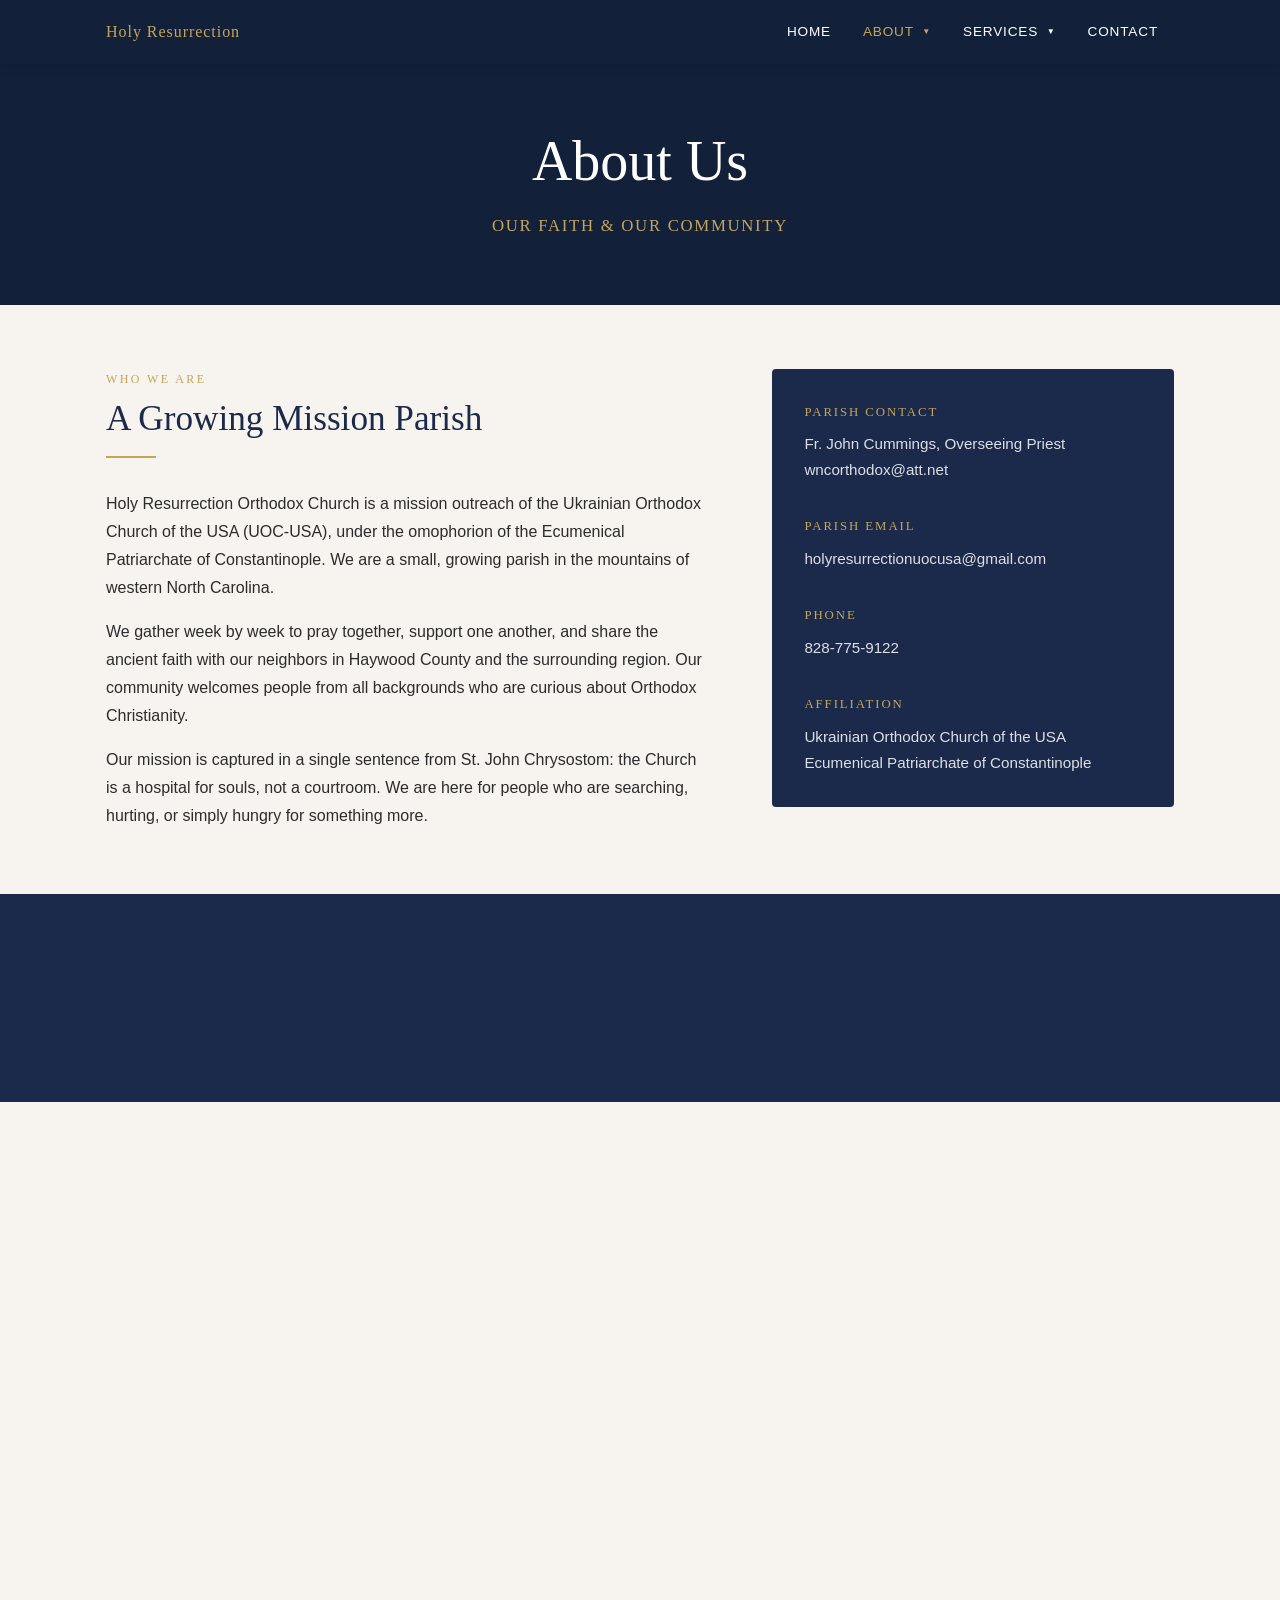
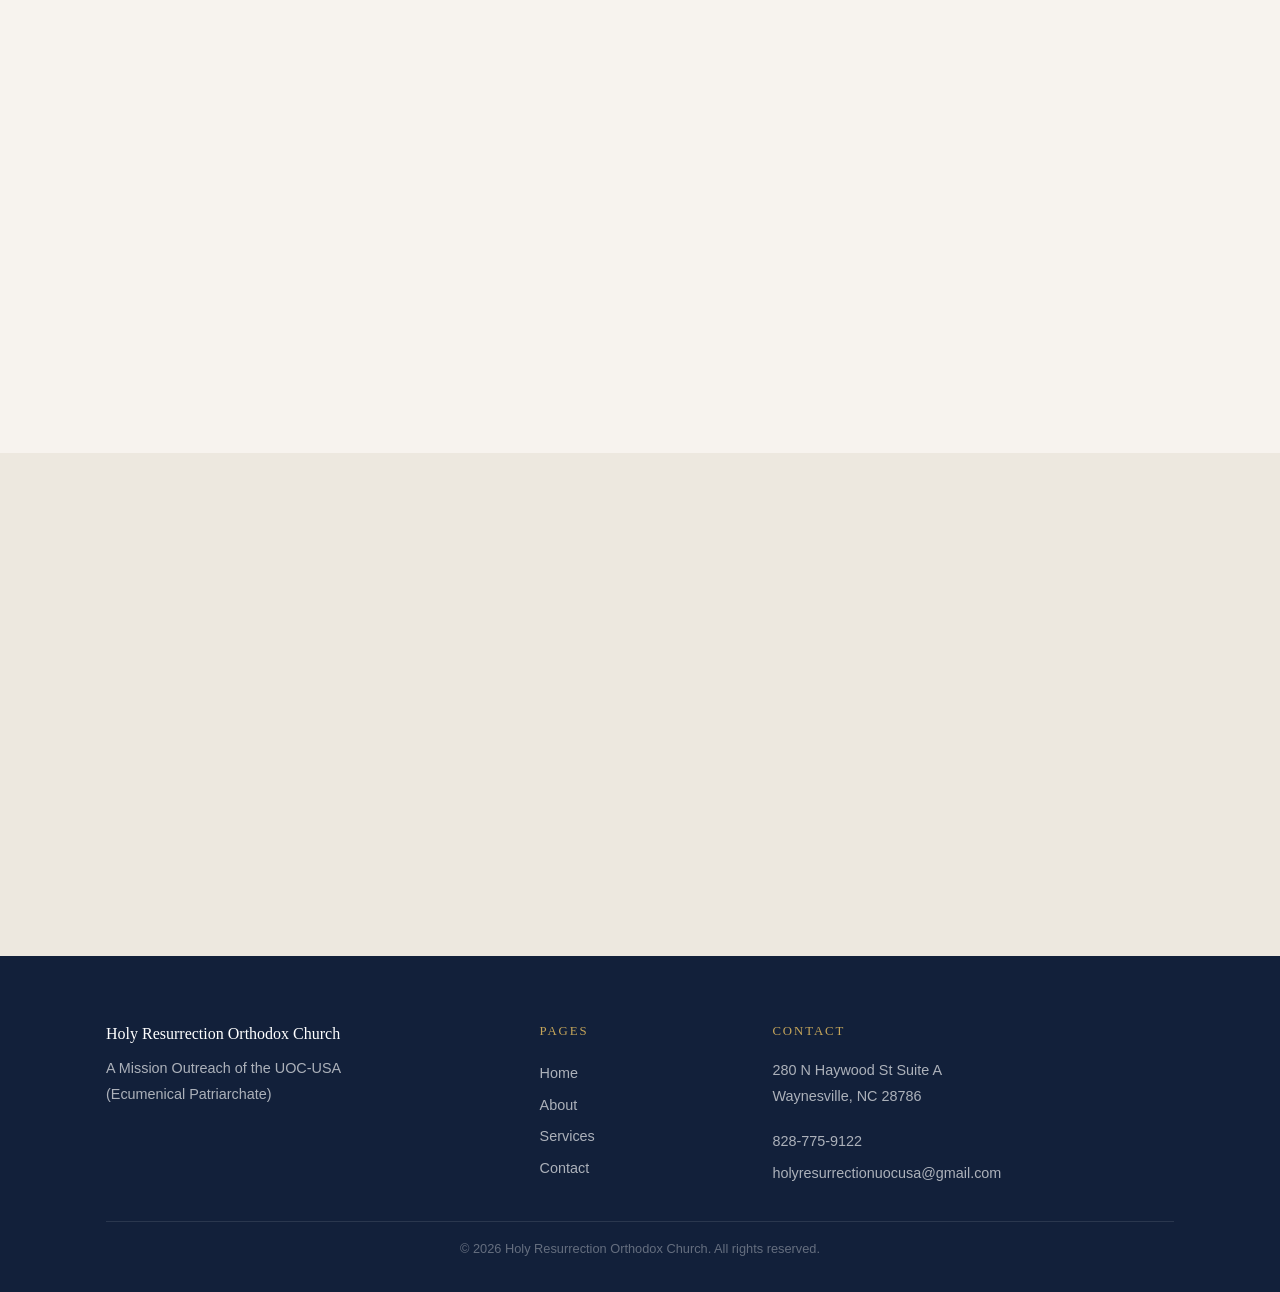
==== about.html @ 254cab0c "Initial site build" ====
<!DOCTYPE html>
<html lang="en">
<head>
  <meta charset="UTF-8">
  <meta name="viewport" content="width=device-width, initial-scale=1.0">
  <meta name="description" content="Learn about the Orthodox Christian faith and the community of Holy Resurrection Orthodox Church in Waynesville, NC.">

  <meta http-equiv="Content-Security-Policy" content="default-src 'self'; style-src 'self' https://fonts.googleapis.com; font-src https://fonts.gstatic.com; script-src 'self'; form-action https://formspree.io; img-src 'self' data: https:; frame-src https://www.google.com https://maps.google.com; connect-src 'self' https://formspree.io;">
  <meta name="referrer" content="strict-origin-when-cross-origin">

  <title>About Us | Holy Resurrection Orthodox Church</title>

  <link rel="icon" type="image/svg+xml" href="favicon.svg">

  <link rel="preconnect" href="https://fonts.googleapis.com">
  <link rel="preconnect" href="https://fonts.gstatic.com" crossorigin>
  <link href="https://fonts.googleapis.com/css2?family=Cinzel:wght@400;600&family=Lato:ital,wght@0,300;0,400;0,700;1,400&display=swap" rel="stylesheet">

  <link rel="stylesheet" href="style.css?v=1">
</head>
<body>

  <nav class="nav">
    <div class="nav__inner">
      <a href="index.html" class="nav__brand">Holy Resurrection</a>
      <button class="nav__toggle" id="nav-toggle" aria-label="Toggle navigation">
        <span></span>
        <span></span>
        <span></span>
      </button>
      <ul class="nav__menu" id="nav-menu">
        <li class="nav__item">
          <a href="index.html" class="nav__link">Home</a>
        </li>
        <li class="nav__item nav__item--has-dropdown">
          <a href="about.html" class="nav__link">About <span class="nav__caret">&#9660;</span></a>
          <ul class="nav__dropdown">
            <li><a href="about.html#faith"  class="nav__dropdown-link">Our Faith</a></li>
            <li><a href="about.html#clergy" class="nav__dropdown-link">Our Clergy</a></li>
          </ul>
        </li>
        <li class="nav__item nav__item--has-dropdown">
          <a href="services.html" class="nav__link">Services <span class="nav__caret">&#9660;</span></a>
          <ul class="nav__dropdown">
            <li><a href="services.html#schedule"       class="nav__dropdown-link">Schedule</a></li>
            <li><a href="services.html#what-to-expect" class="nav__dropdown-link">What to Expect</a></li>
          </ul>
        </li>
        <li class="nav__item">
          <a href="contact.html" class="nav__link">Contact</a>
        </li>
      </ul>
    </div>
  </nav>

  <!-- Page hero -->
  <section class="hero hero--page">
    <div class="container hero__inner">
      <h1 class="hero__title fade-in">About Us</h1>
      <p class="hero__subtitle fade-in">Our Faith &amp; Our Community</p>
    </div>
  </section>

  <!-- Who we are -->
  <section class="section">
    <div class="container">
      <div class="split split--wide-left">
        <div class="fade-in">
          <p class="section-header__eyebrow">Who We Are</p>
          <h2 class="split-heading">A Growing Mission Parish</h2>
          <div class="divider-flush"></div>
          <p>
            Holy Resurrection Orthodox Church is a mission outreach of the Ukrainian Orthodox Church of the USA
            (UOC-USA), under the omophorion of the Ecumenical Patriarchate of Constantinople. We are a small,
            growing parish in the mountains of western North Carolina.
          </p>
          <p>
            We gather week by week to pray together, support one another, and share the ancient faith with our
            neighbors in Haywood County and the surrounding region. Our community welcomes people from all
            backgrounds who are curious about Orthodox Christianity.
          </p>
          <p>
            Our mission is captured in a single sentence from St. John Chrysostom: the Church is a hospital for
            souls, not a courtroom. We are here for people who are searching, hurting, or simply hungry for
            something more.
          </p>
        </div>
        <div class="fade-in">
          <div class="contact-info">
            <p class="contact-info__heading">Parish Contact</p>
            <p class="contact-info__text">Fr. John Cummings, Overseeing Priest</p>
            <a href="mailto:wncorthodox@att.net" class="contact-info__link">wncorthodox@att.net</a>

            <p class="contact-info__heading">Parish Email</p>
            <a href="mailto:holyresurrectionuocusa@gmail.com" class="contact-info__link">holyresurrectionuocusa@gmail.com</a>

            <p class="contact-info__heading">Phone</p>
            <a href="tel:+18287759122" class="contact-info__link">828-775-9122</a>

            <p class="contact-info__heading">Affiliation</p>
            <p class="contact-info__text">Ukrainian Orthodox Church of the USA<br>Ecumenical Patriarchate of Constantinople</p>
          </div>
        </div>
      </div>
    </div>
  </section>

  <!-- Quote -->
  <section class="quote-band">
    <div class="container">
      <p class="quote-band__text fade-in">
        "We embrace everyone who hungers for love, comfort, fulfillment, and hope."
      </p>
      <p class="quote-band__attribution fade-in">- Holy Resurrection Orthodox Church</p>
    </div>
  </section>

  <!-- Our Faith -->
  <section class="section" id="faith">
    <div class="container">
      <div class="section-header fade-in">
        <p class="section-header__eyebrow">Theology</p>
        <h2 class="section-header__title">Our Faith</h2>
        <div class="section-header__divider"></div>
      </div>

      <div class="grid grid--3">
        <div class="card fade-in">
          <div class="card__icon">&#10014;</div>
          <h3 class="card__title">Apostolic Continuity</h3>
          <p>
            Orthodox Christianity has maintained an unbroken succession from the apostles through the bishops of
            the Church. We hold to the same faith proclaimed at the seven Ecumenical Councils.
          </p>
        </div>
        <div class="card fade-in">
          <div class="card__icon">&#127963;</div>
          <h3 class="card__title">Liturgical Worship</h3>
          <p>
            Our worship is sung entirely by the human voice - no instruments, no amplification. The Divine
            Liturgy is a participation in the eternal worship of God, drawing on centuries of hymnody and prayer.
          </p>
        </div>
        <div class="card fade-in">
          <div class="card__icon">&#127775;</div>
          <h3 class="card__title">Theosis</h3>
          <p>
            Orthodoxy understands salvation as more than forgiveness. It is a process of becoming like God -
            a union with God's life and love that begins here and continues into eternity.
          </p>
        </div>
        <div class="card fade-in">
          <div class="card__icon">&#128444;</div>
          <h3 class="card__title">Holy Icons</h3>
          <p>
            Icons are not idols but windows into the eternal. They depict Christ, the Theotokos (Mary, Mother of
            God), and the saints, and are venerated as a sign of honor for the persons they represent.
          </p>
        </div>
        <div class="card fade-in">
          <div class="card__icon">&#9812;</div>
          <h3 class="card__title">Holy Scripture &amp; Tradition</h3>
          <p>
            Orthodox Christians read Scripture as part of the living Tradition of the Church. The two are not in
            competition - the Church both produced the New Testament and continues to interpret it.
          </p>
        </div>
        <div class="card fade-in">
          <div class="card__icon">&#9760;</div>
          <h3 class="card__title">The Resurrection</h3>
          <p>
            Everything in Orthodox faith centers on the death and resurrection of Jesus Christ. Our very parish
            name - Holy Resurrection - proclaims what we believe at the heart of our worship and our lives.
          </p>
        </div>
      </div>
    </div>
  </section>

  <!-- Clergy -->
  <section class="section section--alt" id="clergy">
    <div class="container">
      <div class="section-header fade-in">
        <p class="section-header__eyebrow">Leadership</p>
        <h2 class="section-header__title">Our Clergy</h2>
        <div class="section-header__divider"></div>
      </div>

      <div class="clergy-list">
        <div class="clergy-card fade-in">
          <h3 class="clergy-card__name">His Eminence Metropolitan Antony</h3>
          <p class="clergy-card__title">Primate, Ukrainian Orthodox Church of the USA</p>
        </div>
        <div class="clergy-card fade-in">
          <h3 class="clergy-card__name">His Eminence Archbishop Daniel</h3>
          <p class="clergy-card__title">UOC-USA</p>
        </div>
        <div class="clergy-card fade-in">
          <h3 class="clergy-card__name">Fr. John Cummings</h3>
          <p class="clergy-card__title">Overseeing Priest</p>
        </div>
        <div class="clergy-card fade-in">
          <h3 class="clergy-card__name">Fr. Anthony Perkins</h3>
          <p class="clergy-card__title">Founding Priest</p>
        </div>
      </div>
    </div>
  </section>

  <!-- Footer -->
  <footer class="footer" id="footer">
    <div class="container">
      <div class="footer__grid">

        <div>
          <p class="footer__brand">Holy Resurrection Orthodox Church</p>
          <p class="footer__text">A Mission Outreach of the UOC-USA<br>(Ecumenical Patriarchate)</p>
        </div>

        <div>
          <p class="footer__heading">Pages</p>
          <a href="index.html"    class="footer__link">Home</a>
          <a href="about.html"    class="footer__link">About</a>
          <a href="services.html" class="footer__link">Services</a>
          <a href="contact.html"  class="footer__link">Contact</a>
        </div>

        <div>
          <p class="footer__heading">Contact</p>
          <p class="footer__text">280 N Haywood St Suite A<br>Waynesville, NC 28786</p>
          <a href="tel:+18287759122"                        class="footer__link">828-775-9122</a>
          <a href="mailto:holyresurrectionuocusa@gmail.com" class="footer__link">holyresurrectionuocusa@gmail.com</a>
        </div>

      </div>
      <div class="footer__bottom">
        <p>&copy; 2026 Holy Resurrection Orthodox Church. All rights reserved.</p>
      </div>
    </div>
  </footer>

  <button class="back-to-top" id="back-to-top" aria-label="Back to top">&#8679;</button>

  <script src="script.js?v=1"></script>
</body>
</html>
---- style.css ----
/* ============================================================
   Design System
   ============================================================ */
:root {
  --color-primary:      #1B2A4A;
  --color-primary-dark: #12203A;
  --color-accent:       #C5A55A;
  --color-accent-dark:  #A8893E;
  --color-bg:           #F7F3EE;
  --color-bg-alt:       #EDE8DF;
  --color-text:         #2C2C2C;
  --color-text-muted:   #666666;
  --color-white:        #FFFFFF;
  --color-border:       #D9D1C4;

  --font-heading: 'Cinzel', serif;
  --font-body:    'Lato', sans-serif;

  --space-xs: 0.5rem;
  --space-sm: 1rem;
  --space-md: 2rem;
  --space-lg: 4rem;
  --space-xl: 6rem;

  --max-width:     1100px;
  --radius:        4px;
  --transition:    0.3s ease;
  --shadow:        0 2px 12px rgba(0, 0, 0, 0.10);
  --shadow-lg:     0 8px 32px rgba(0, 0, 0, 0.15);
}

/* ============================================================
   Reset & Base
   ============================================================ */
*, *::before, *::after {
  box-sizing: border-box;
  margin: 0;
  padding: 0;
}

html {
  scroll-behavior: smooth;
}

body {
  font-family: var(--font-body);
  background: var(--color-bg);
  color: var(--color-text);
  line-height: 1.75;
  font-size: 1rem;
}

img {
  max-width: 100%;
  height: auto;
  display: block;
}

a {
  color: var(--color-accent);
  text-decoration: none;
  transition: color var(--transition);
}

a:hover { color: var(--color-accent-dark); }

ul { list-style: none; }

/* ============================================================
   Typography
   ============================================================ */
h1, h2, h3, h4 {
  font-family: var(--font-heading);
  color: var(--color-primary);
  line-height: 1.2;
  font-weight: 400;
}

h1 { font-size: clamp(1.8rem, 4vw, 3rem); }
h2 { font-size: clamp(1.4rem, 3vw, 2.2rem); }
h3 { font-size: clamp(1.1rem, 2vw, 1.5rem); }

p { margin-bottom: 1rem; }
p:last-child { margin-bottom: 0; }

/* ============================================================
   Layout
   ============================================================ */
.container {
  max-width: var(--max-width);
  margin: 0 auto;
  padding: 0 var(--space-sm);
}

.section {
  padding: var(--space-lg) 0;
}

.section--alt {
  background: var(--color-bg-alt);
}

.section--dark {
  background: var(--color-primary);
}

/* ============================================================
   Navigation
   ============================================================ */
.nav {
  background: var(--color-primary-dark);
  position: sticky;
  top: 0;
  z-index: 1000;
  box-shadow: var(--shadow);
}

.nav__inner {
  max-width: var(--max-width);
  margin: 0 auto;
  padding: 0 var(--space-sm);
  display: flex;
  align-items: center;
  justify-content: space-between;
  height: 64px;
}

.nav__brand {
  font-family: var(--font-heading);
  color: var(--color-accent);
  font-size: 1rem;
  letter-spacing: 0.06em;
  text-decoration: none;
  transition: color var(--transition);
  white-space: nowrap;
}

.nav__brand:hover { color: var(--color-white); }

.nav__menu {
  display: flex;
  align-items: center;
  gap: 0;
}

.nav__item {
  position: relative;
}

.nav__link {
  display: block;
  padding: 0.5rem 1rem;
  color: var(--color-white);
  font-size: 0.85rem;
  letter-spacing: 0.06em;
  text-transform: uppercase;
  text-decoration: none;
  transition: color var(--transition);
  white-space: nowrap;
}

.nav__link:hover,
.nav__link--active {
  color: var(--color-accent);
}

.nav__caret {
  font-size: 0.6em;
  vertical-align: middle;
  margin-left: 4px;
  display: inline-block;
  transition: transform var(--transition);
}

.nav__item--open .nav__caret {
  transform: rotate(180deg);
}

/* Dropdown */
.nav__dropdown {
  display: none;
  position: absolute;
  top: 100%;
  left: 0;
  background: var(--color-primary);
  min-width: 180px;
  box-shadow: var(--shadow-lg);
  border-top: 2px solid var(--color-accent);
}

.nav__item:hover > .nav__dropdown,
.nav__item--open > .nav__dropdown {
  display: block;
}

.nav__dropdown-link {
  display: block;
  padding: 0.7rem 1rem;
  color: rgba(255, 255, 255, 0.85);
  font-size: 0.85rem;
  text-decoration: none;
  transition: background var(--transition), color var(--transition);
}

.nav__dropdown-link:hover {
  background: var(--color-primary-dark);
  color: var(--color-accent);
}

/* Hamburger */
.nav__toggle {
  display: none;
  flex-direction: column;
  gap: 5px;
  background: none;
  border: none;
  cursor: pointer;
  padding: 6px;
}

.nav__toggle span {
  display: block;
  width: 24px;
  height: 2px;
  background: var(--color-white);
  transition: var(--transition);
}

/* ============================================================
   Hero
   ============================================================ */
.hero {
  background: var(--color-primary-dark);
  color: var(--color-white);
  padding: var(--space-xl) 0;
  text-align: center;
  position: relative;
  overflow: hidden;
}

.hero--home {
  background-image:
    linear-gradient(to bottom, rgba(18, 32, 58, 0.78), rgba(18, 32, 58, 0.88)),
    url('images/hero.jpg');
  background-size: cover;
  background-position: center;
  min-height: 520px;
  display: flex;
  align-items: center;
}

.hero--page {
  padding: var(--space-lg) 0;
  background-image:
    linear-gradient(to bottom, rgba(18, 32, 58, 0.85), rgba(18, 32, 58, 0.92)),
    url('images/hero.jpg');
  background-size: cover;
  background-position: center;
}

.hero__inner {
  width: 100%;
}

.hero__eyebrow {
  font-family: var(--font-heading);
  font-size: 0.8rem;
  letter-spacing: 0.2em;
  text-transform: uppercase;
  color: var(--color-accent);
  margin-bottom: var(--space-sm);
}

.hero__title {
  color: var(--color-white);
  font-size: clamp(2rem, 5vw, 3.5rem);
  margin-bottom: var(--space-sm);
}

.hero__subtitle {
  color: var(--color-accent);
  font-family: var(--font-heading);
  font-size: clamp(0.85rem, 2vw, 1.05rem);
  letter-spacing: 0.1em;
  text-transform: uppercase;
  margin-bottom: var(--space-md);
}

.hero__text {
  max-width: 600px;
  margin: 0 auto var(--space-md);
  opacity: 0.9;
  font-size: 1.05rem;
  line-height: 1.8;
}

.hero__actions {
  display: flex;
  gap: 1rem;
  justify-content: center;
  flex-wrap: wrap;
}

/* ============================================================
   Buttons
   ============================================================ */
.btn {
  display: inline-block;
  padding: 0.75rem 2rem;
  border-radius: var(--radius);
  font-family: var(--font-heading);
  font-size: 0.85rem;
  letter-spacing: 0.1em;
  text-transform: uppercase;
  text-decoration: none;
  transition: all var(--transition);
  cursor: pointer;
  border: 2px solid transparent;
}

.btn--primary {
  background: var(--color-accent);
  color: var(--color-primary);
  border-color: var(--color-accent);
}

.btn--primary:hover {
  background: transparent;
  color: var(--color-accent);
}

.btn--outline {
  background: transparent;
  color: var(--color-white);
  border-color: rgba(255, 255, 255, 0.6);
}

.btn--outline:hover {
  background: var(--color-white);
  color: var(--color-primary);
  border-color: var(--color-white);
}

.btn--gold-outline {
  background: transparent;
  color: var(--color-accent);
  border-color: var(--color-accent);
}

.btn--gold-outline:hover {
  background: var(--color-accent);
  color: var(--color-primary);
}

/* ============================================================
   Section Header
   ============================================================ */
.section-header {
  text-align: center;
  margin-bottom: var(--space-md);
}

.section-header__eyebrow {
  font-family: var(--font-heading);
  font-size: 0.75rem;
  letter-spacing: 0.2em;
  text-transform: uppercase;
  color: var(--color-accent);
  margin-bottom: 0.5rem;
}

.section-header__title {
  margin-bottom: 1rem;
}

.section-header__divider {
  width: 50px;
  height: 2px;
  background: var(--color-accent);
  margin: 0 auto;
}

.section-header__text {
  max-width: 600px;
  margin: 1rem auto 0;
  color: var(--color-text-muted);
}

/* ============================================================
   Cards
   ============================================================ */
.grid {
  display: grid;
  gap: var(--space-md);
}

.grid--3 { grid-template-columns: repeat(3, 1fr); }
.grid--2 { grid-template-columns: repeat(2, 1fr); }

.card {
  background: var(--color-white);
  border-radius: var(--radius);
  padding: var(--space-md);
  box-shadow: var(--shadow);
  border-top: 3px solid var(--color-accent);
}

.card__icon {
  color: var(--color-accent);
  font-size: 1.8rem;
  margin-bottom: var(--space-sm);
}

.card__title {
  margin-bottom: 0.75rem;
  font-size: 1.1rem;
}

.card__meta {
  font-size: 0.85rem;
  color: var(--color-text-muted);
  font-style: italic;
  margin-top: 0.5rem;
}

/* ============================================================
   Quote Band
   ============================================================ */
.quote-band {
  background: var(--color-primary);
  padding: var(--space-lg) 0;
  text-align: center;
}

.quote-band__text {
  font-family: var(--font-heading);
  font-size: clamp(1rem, 2.5vw, 1.35rem);
  color: var(--color-bg);
  max-width: 720px;
  margin: 0 auto 1.25rem;
  line-height: 1.7;
  font-style: italic;
}

.quote-band__attribution {
  color: var(--color-accent);
  font-size: 0.85rem;
  letter-spacing: 0.1em;
  text-transform: uppercase;
  font-family: var(--font-heading);
}

/* ============================================================
   Two-column layout
   ============================================================ */
.split {
  display: grid;
  grid-template-columns: 1fr 1fr;
  gap: var(--space-lg);
  align-items: start;
}

.split--wide-left {
  grid-template-columns: 3fr 2fr;
}

/* ============================================================
   Clergy list
   ============================================================ */
.clergy-list {
  display: grid;
  grid-template-columns: repeat(2, 1fr);
  gap: var(--space-md);
}

.clergy-card {
  background: var(--color-white);
  border-radius: var(--radius);
  padding: var(--space-md);
  box-shadow: var(--shadow);
  text-align: center;
}

.clergy-card__name {
  margin-bottom: 0.25rem;
  font-size: 1rem;
}

.clergy-card__title {
  color: var(--color-accent);
  font-size: 0.85rem;
  font-family: var(--font-heading);
  letter-spacing: 0.05em;
}

/* ============================================================
   Service schedule
   ============================================================ */
.schedule-table {
  width: 100%;
  border-collapse: collapse;
  background: var(--color-white);
  box-shadow: var(--shadow);
  border-radius: var(--radius);
  overflow: hidden;
}

.schedule-table th {
  background: var(--color-primary);
  color: var(--color-white);
  font-family: var(--font-heading);
  font-weight: 400;
  font-size: 0.85rem;
  letter-spacing: 0.1em;
  text-transform: uppercase;
  padding: 0.9rem 1.25rem;
  text-align: left;
}

.schedule-table td {
  padding: 0.9rem 1.25rem;
  border-bottom: 1px solid var(--color-border);
  font-size: 0.95rem;
}

.schedule-table tr:last-child td { border-bottom: none; }

.schedule-table tr:nth-child(even) td {
  background: var(--color-bg-alt);
}

.schedule-table .day {
  font-weight: 700;
  color: var(--color-primary);
}

.schedule-table .time {
  color: var(--color-accent-dark);
  font-style: italic;
}

/* ============================================================
   Contact form
   ============================================================ */
.form-group {
  margin-bottom: 1.25rem;
}

.form-group label {
  display: block;
  margin-bottom: 0.4rem;
  font-size: 0.9rem;
  font-weight: 700;
  color: var(--color-primary);
  font-family: var(--font-heading);
  letter-spacing: 0.04em;
}

.form-group input,
.form-group textarea,
.form-group select {
  width: 100%;
  padding: 0.75rem 1rem;
  border: 1px solid var(--color-border);
  border-radius: var(--radius);
  font-family: var(--font-body);
  font-size: 1rem;
  background: var(--color-white);
  color: var(--color-text);
  transition: border-color var(--transition), box-shadow var(--transition);
}

.form-group input:focus,
.form-group textarea:focus {
  outline: none;
  border-color: var(--color-accent);
  box-shadow: 0 0 0 3px rgba(197, 165, 90, 0.15);
}

.form-group textarea {
  min-height: 160px;
  resize: vertical;
}

.form-notice {
  font-size: 0.85rem;
  color: var(--color-text-muted);
  margin-top: var(--space-sm);
}

/* ============================================================
   Contact info sidebar
   ============================================================ */
.contact-info {
  background: var(--color-primary);
  color: var(--color-white);
  border-radius: var(--radius);
  padding: var(--space-md);
}

.contact-info__heading {
  color: var(--color-accent);
  font-size: 0.8rem;
  letter-spacing: 0.15em;
  text-transform: uppercase;
  font-family: var(--font-heading);
  margin-bottom: 0.5rem;
  margin-top: var(--space-md);
}

.contact-info__heading:first-child { margin-top: 0; }

.contact-info__text {
  font-size: 0.95rem;
  color: rgba(255, 255, 255, 0.85);
  line-height: 1.7;
  margin-bottom: 0;
}

.contact-info__link {
  color: rgba(255, 255, 255, 0.85);
  text-decoration: none;
  font-size: 0.95rem;
  display: block;
  transition: color var(--transition);
}

.contact-info__link:hover { color: var(--color-accent); }

/* ============================================================
   Map embed
   ============================================================ */
.map-wrap {
  border-radius: var(--radius);
  overflow: hidden;
  box-shadow: var(--shadow);
  margin-top: var(--space-md);
}

.map-wrap iframe {
  display: block;
  width: 100%;
  border: none;
}

/* ============================================================
   Footer
   ============================================================ */
.footer {
  background: var(--color-primary-dark);
  color: rgba(255, 255, 255, 0.7);
  padding: var(--space-lg) 0 var(--space-md);
}

.footer__grid {
  display: grid;
  grid-template-columns: 2fr 1fr 2fr;
  gap: var(--space-md);
  margin-bottom: var(--space-md);
}

.footer__heading {
  color: var(--color-accent);
  font-family: var(--font-heading);
  font-size: 0.8rem;
  letter-spacing: 0.15em;
  text-transform: uppercase;
  margin-bottom: var(--space-sm);
}

.footer__brand {
  font-family: var(--font-heading);
  color: var(--color-white);
  font-size: 1rem;
  margin-bottom: 0.5rem;
}

.footer__text {
  font-size: 0.9rem;
  line-height: 1.8;
  color: rgba(255, 255, 255, 0.65);
}

.footer__link {
  display: block;
  padding: 0.2rem 0;
  color: rgba(255, 255, 255, 0.65);
  text-decoration: none;
  font-size: 0.9rem;
  transition: color var(--transition);
}

.footer__link:hover { color: var(--color-accent); }

.social-links {
  display: flex;
  gap: 1rem;
  margin-top: var(--space-sm);
}

.social-link {
  color: rgba(255, 255, 255, 0.55);
  font-size: 1.1rem;
  text-decoration: none;
  font-family: var(--font-heading);
  transition: color var(--transition);
}

.social-link:hover { color: var(--color-accent); }

.footer__bottom {
  border-top: 1px solid rgba(255, 255, 255, 0.1);
  padding-top: var(--space-sm);
  text-align: center;
  font-size: 0.8rem;
  color: rgba(255, 255, 255, 0.35);
}

/* ============================================================
   Back to top
   ============================================================ */
.back-to-top {
  position: fixed;
  bottom: 2rem;
  right: 2rem;
  width: 44px;
  height: 44px;
  background: var(--color-accent);
  color: var(--color-primary);
  border: none;
  border-radius: 50%;
  cursor: pointer;
  display: flex;
  align-items: center;
  justify-content: center;
  font-size: 1.2rem;
  opacity: 0;
  visibility: hidden;
  transition: opacity var(--transition), visibility var(--transition), transform var(--transition);
  z-index: 999;
  box-shadow: var(--shadow-lg);
  font-family: var(--font-body);
  line-height: 1;
}

.back-to-top--visible {
  opacity: 1;
  visibility: visible;
}

.back-to-top:hover {
  transform: translateY(-3px);
  background: var(--color-accent-dark);
}

/* ============================================================
   Fade-in animation
   ============================================================ */
.fade-in {
  opacity: 0;
  transform: translateY(24px);
  transition: opacity 0.65s ease, transform 0.65s ease;
}

.fade-in--visible {
  opacity: 1;
  transform: translateY(0);
}

.fade-in:nth-child(2) { transition-delay: 0.1s; }
.fade-in:nth-child(3) { transition-delay: 0.2s; }
.fade-in:nth-child(4) { transition-delay: 0.3s; }

/* ============================================================
   Utility
   ============================================================ */
.text-center { text-align: center; }
.text-gold   { color: var(--color-accent); }
.text-muted  { color: var(--color-text-muted); }
.mt-sm       { margin-top: var(--space-sm); }
.mt-md       { margin-top: var(--space-md); }
.mb-sm       { margin-bottom: var(--space-sm); }
.mb-md       { margin-bottom: var(--space-md); }

/* Divider variant used inside split layouts (left-aligned, flush margin) */
.divider-flush {
  width: 50px;
  height: 2px;
  background: var(--color-accent);
  margin: 0 0 var(--space-md);
}

/* Heading inside split layout */
.split-heading {
  margin-bottom: var(--space-sm);
}

/* ============================================================
   Responsive
   ============================================================ */
@media (max-width: 900px) {
  .grid--3 { grid-template-columns: repeat(2, 1fr); }
  .footer__grid { grid-template-columns: 1fr 1fr; }
  .clergy-list { grid-template-columns: 1fr 1fr; }
  .split, .split--wide-left { grid-template-columns: 1fr; }
}

@media (max-width: 768px) {
  .nav__menu {
    display: none;
    flex-direction: column;
    position: absolute;
    top: 64px;
    left: 0;
    right: 0;
    background: var(--color-primary);
    padding: 0.5rem 0;
    box-shadow: var(--shadow-lg);
  }

  .nav__menu--open { display: flex; }

  .nav__toggle { display: flex; }

  .nav__link { padding: 0.85rem 1.5rem; }

  .nav__dropdown {
    position: static;
    display: none;
    box-shadow: none;
    border-top: none;
    border-left: 3px solid var(--color-accent);
    background: rgba(0, 0, 0, 0.2);
    margin-left: 1rem;
  }

  .nav__item--open > .nav__dropdown { display: block; }

  .hero--home { min-height: auto; }
}

@media (max-width: 600px) {
  .grid--3,
  .grid--2       { grid-template-columns: 1fr; }
  .footer__grid  { grid-template-columns: 1fr; }
  .clergy-list   { grid-template-columns: 1fr; }

  .back-to-top {
    bottom: 1.25rem;
    right: 1.25rem;
  }
}
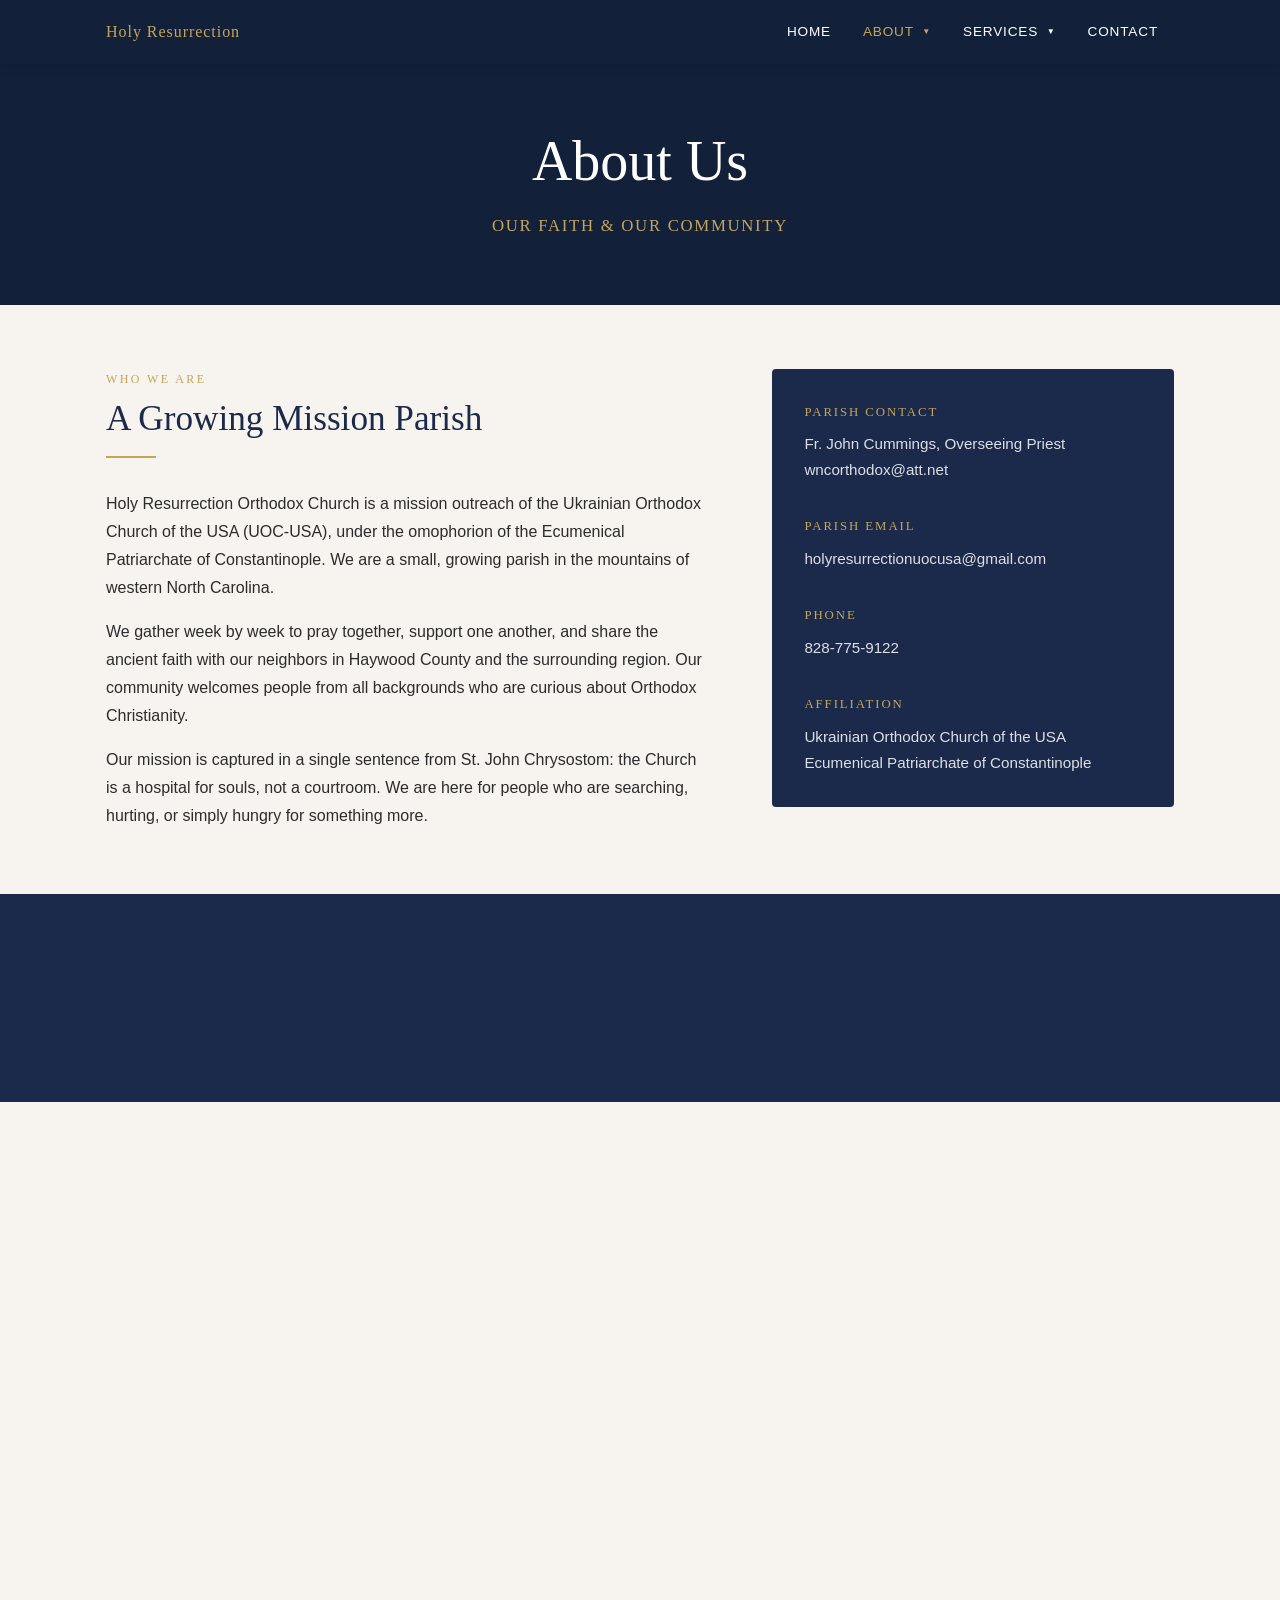
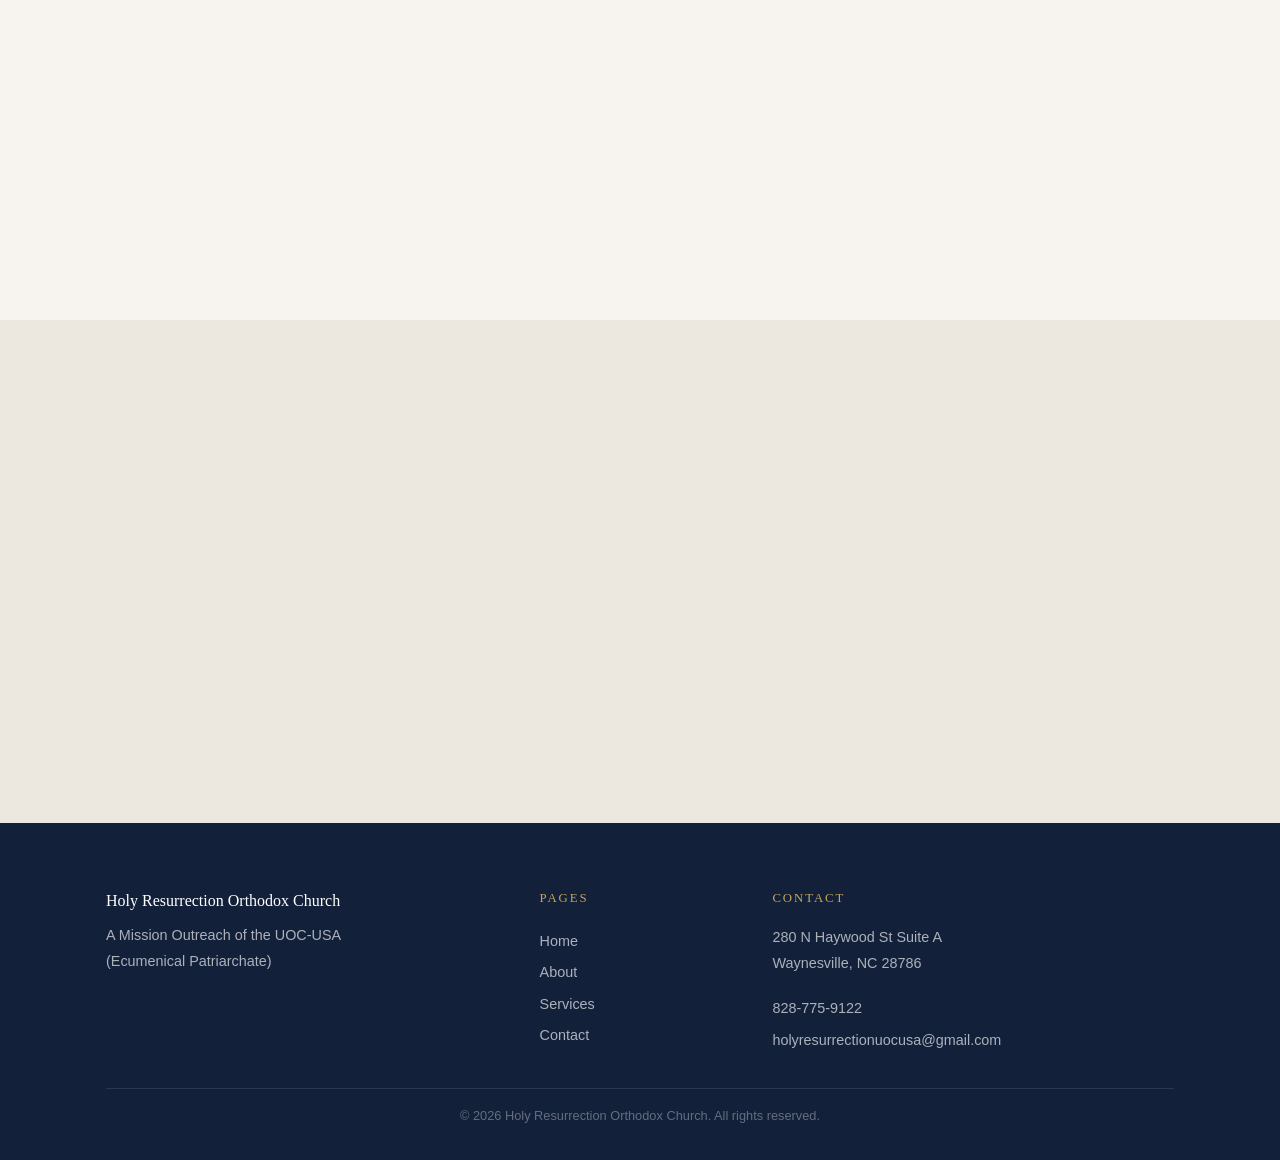
==== commit d6e44b2c: "Remove all emoji icons from cards" ====
--- a/about.html
+++ b/about.html
@@ -126,7 +126,6 @@
 
       <div class="grid grid--3">
         <div class="card fade-in">
-          <div class="card__icon">&#10014;</div>
           <h3 class="card__title">Apostolic Continuity</h3>
           <p>
             Orthodox Christianity has maintained an unbroken succession from the apostles through the bishops of
@@ -134,7 +133,6 @@
           </p>
         </div>
         <div class="card fade-in">
-          <div class="card__icon">&#127963;</div>
           <h3 class="card__title">Liturgical Worship</h3>
           <p>
             Our worship is sung entirely by the human voice - no instruments, no amplification. The Divine
@@ -142,7 +140,6 @@
           </p>
         </div>
         <div class="card fade-in">
-          <div class="card__icon">&#127775;</div>
           <h3 class="card__title">Theosis</h3>
           <p>
             Orthodoxy understands salvation as more than forgiveness. It is a process of becoming like God -
@@ -150,7 +147,6 @@
           </p>
         </div>
         <div class="card fade-in">
-          <div class="card__icon">&#128444;</div>
           <h3 class="card__title">Holy Icons</h3>
           <p>
             Icons are not idols but windows into the eternal. They depict Christ, the Theotokos (Mary, Mother of
@@ -158,7 +154,6 @@
           </p>
         </div>
         <div class="card fade-in">
-          <div class="card__icon">&#9812;</div>
           <h3 class="card__title">Holy Scripture &amp; Tradition</h3>
           <p>
             Orthodox Christians read Scripture as part of the living Tradition of the Church. The two are not in
@@ -166,7 +161,6 @@
           </p>
         </div>
         <div class="card fade-in">
-          <div class="card__icon">&#9760;</div>
           <h3 class="card__title">The Resurrection</h3>
           <p>
             Everything in Orthodox faith centers on the death and resurrection of Jesus Christ. Our very parish
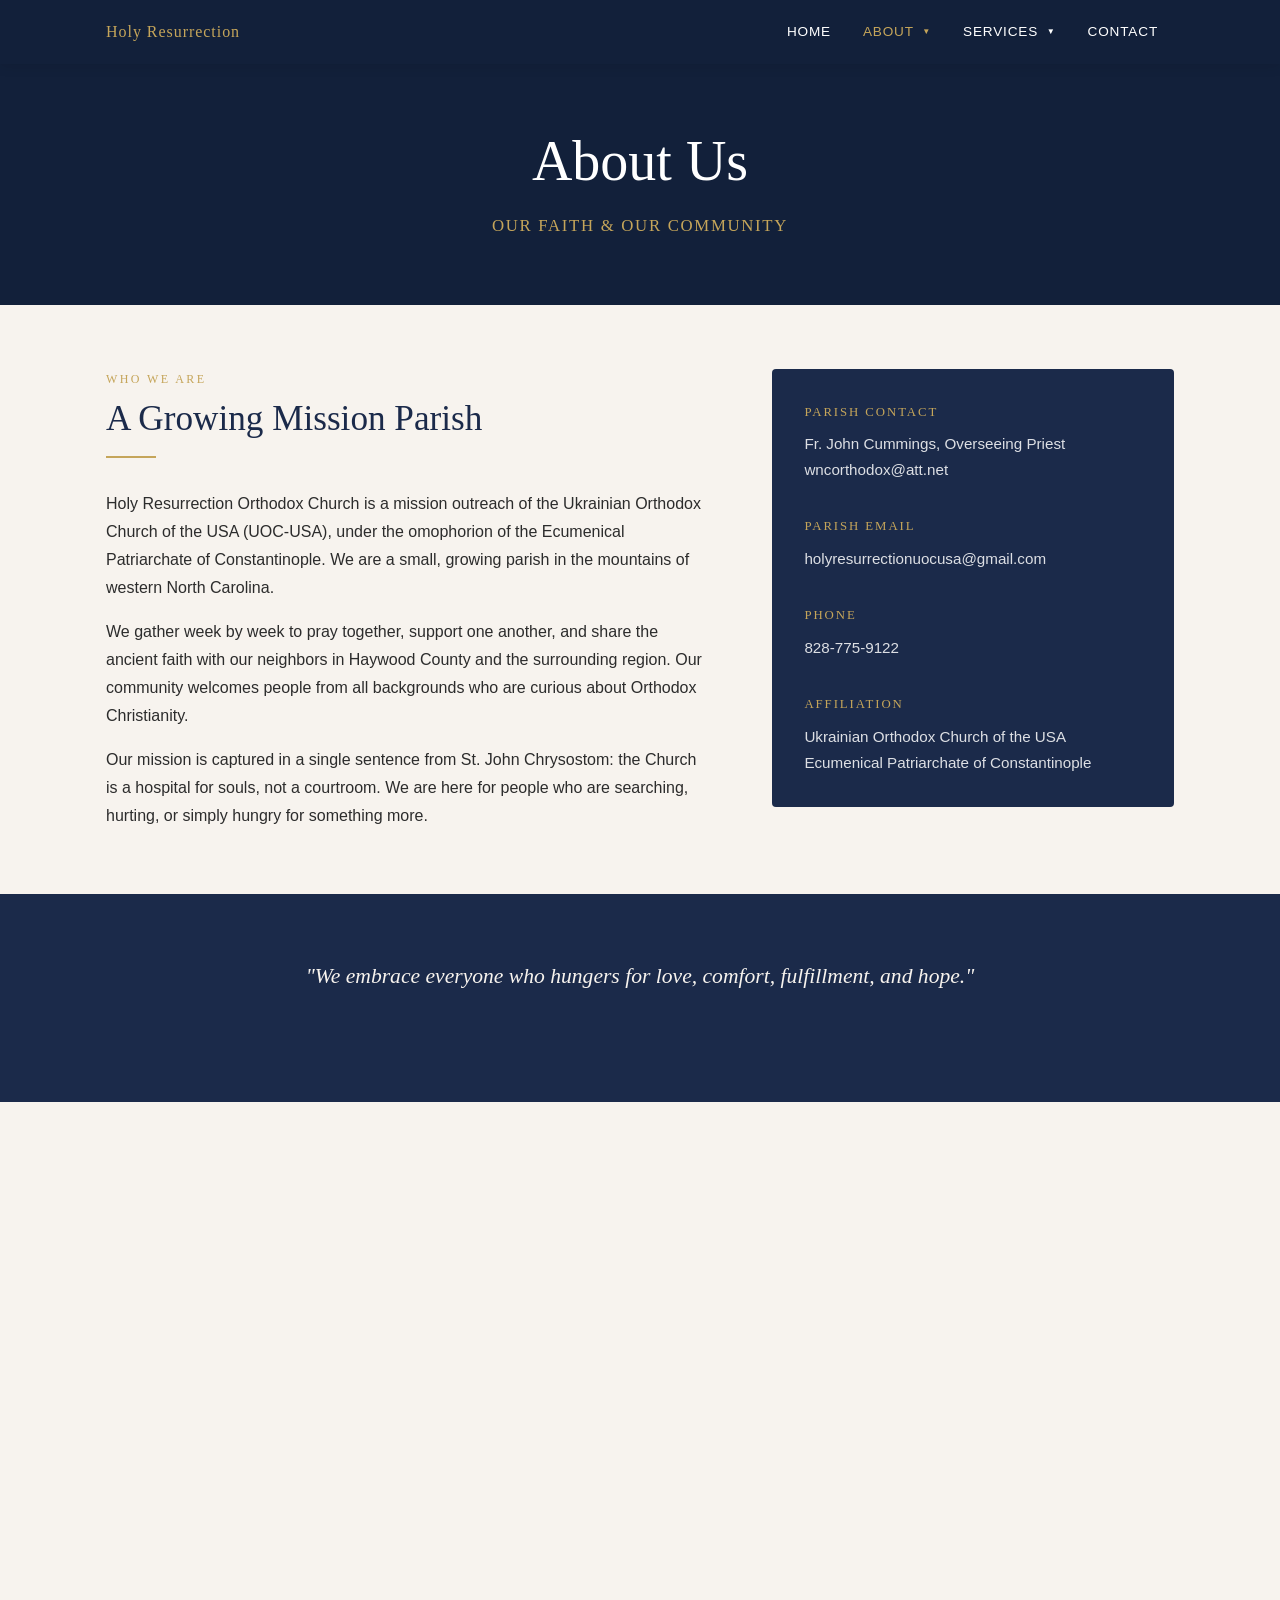
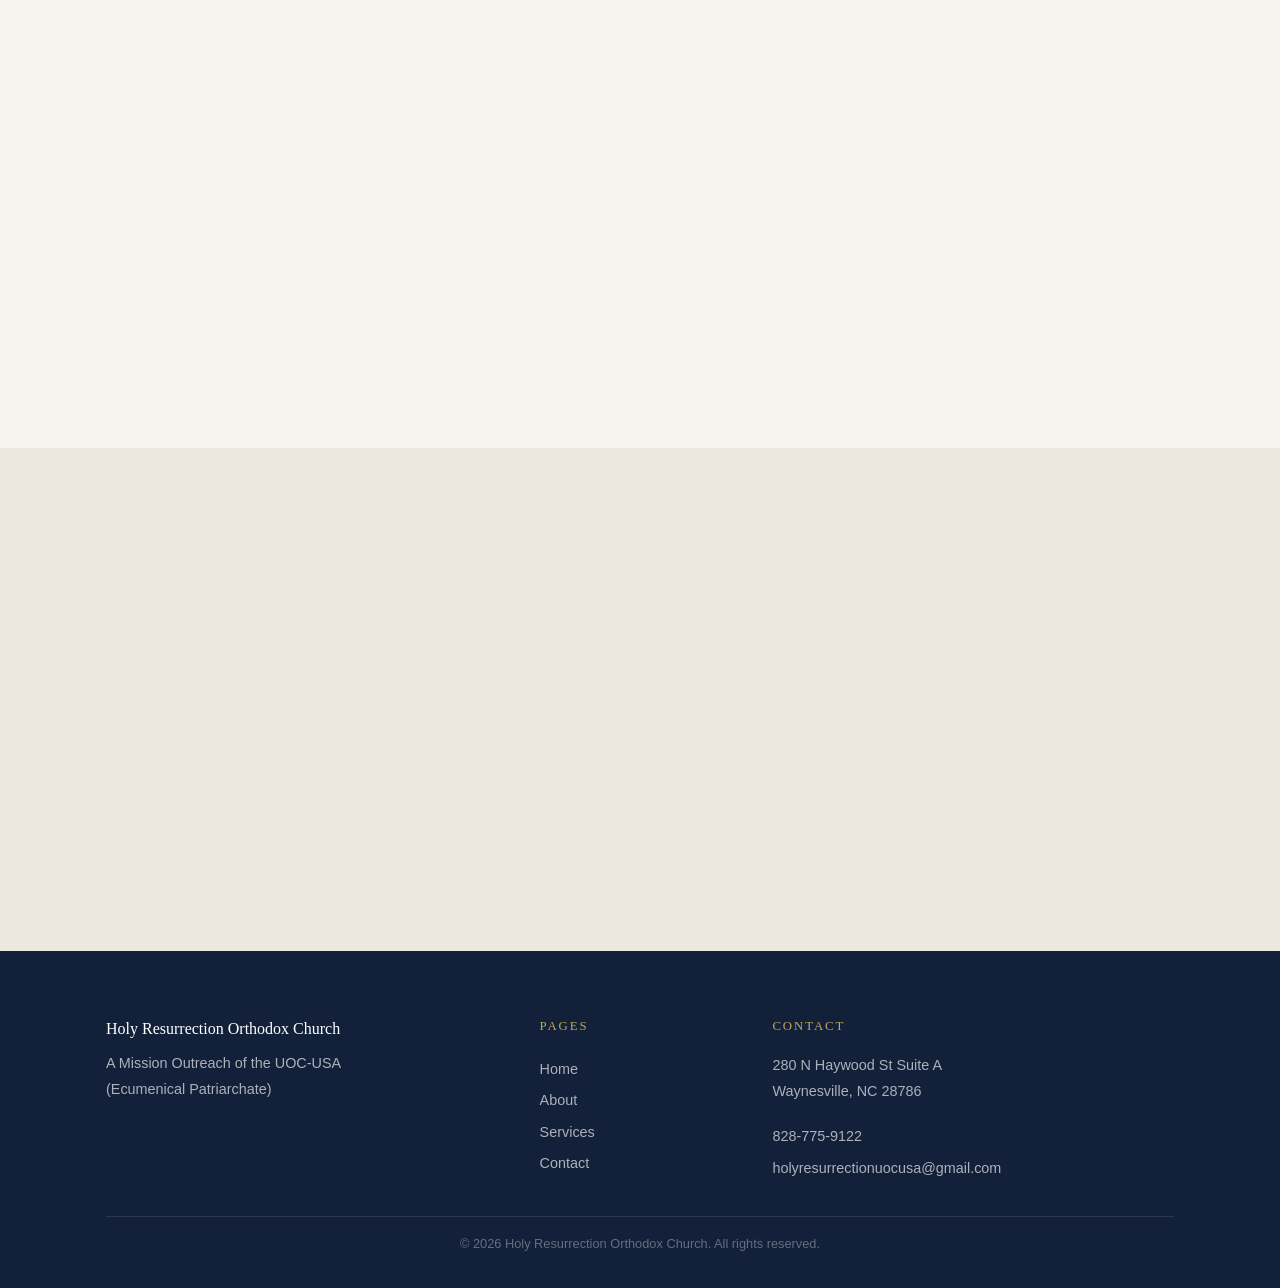
==== commit f545b5e9: "Improve fade-in timing, add about intro, fix maps URL, update CI actions" ====
--- a/about.html
+++ b/about.html
@@ -122,6 +122,11 @@
         <p class="section-header__eyebrow">Theology</p>
         <h2 class="section-header__title">Our Faith</h2>
         <div class="section-header__divider"></div>
+        <p class="section-header__text">
+          Orthodox Christianity is not merely a set of beliefs to be agreed to -- it is a way of life to be lived.
+          The Church calls each person into a deeper knowledge of God through worship, prayer, fasting, and the sacraments,
+          drawing on a tradition that reaches back to the apostles themselves.
+        </p>
       </div>
 
       <div class="grid grid--3">
@@ -235,6 +240,6 @@
 
   <button class="back-to-top" id="back-to-top" aria-label="Back to top">&#8679;</button>
 
-  <script src="script.js?v=1"></script>
+  <script src="script.js?v=2"></script>
 </body>
 </html>
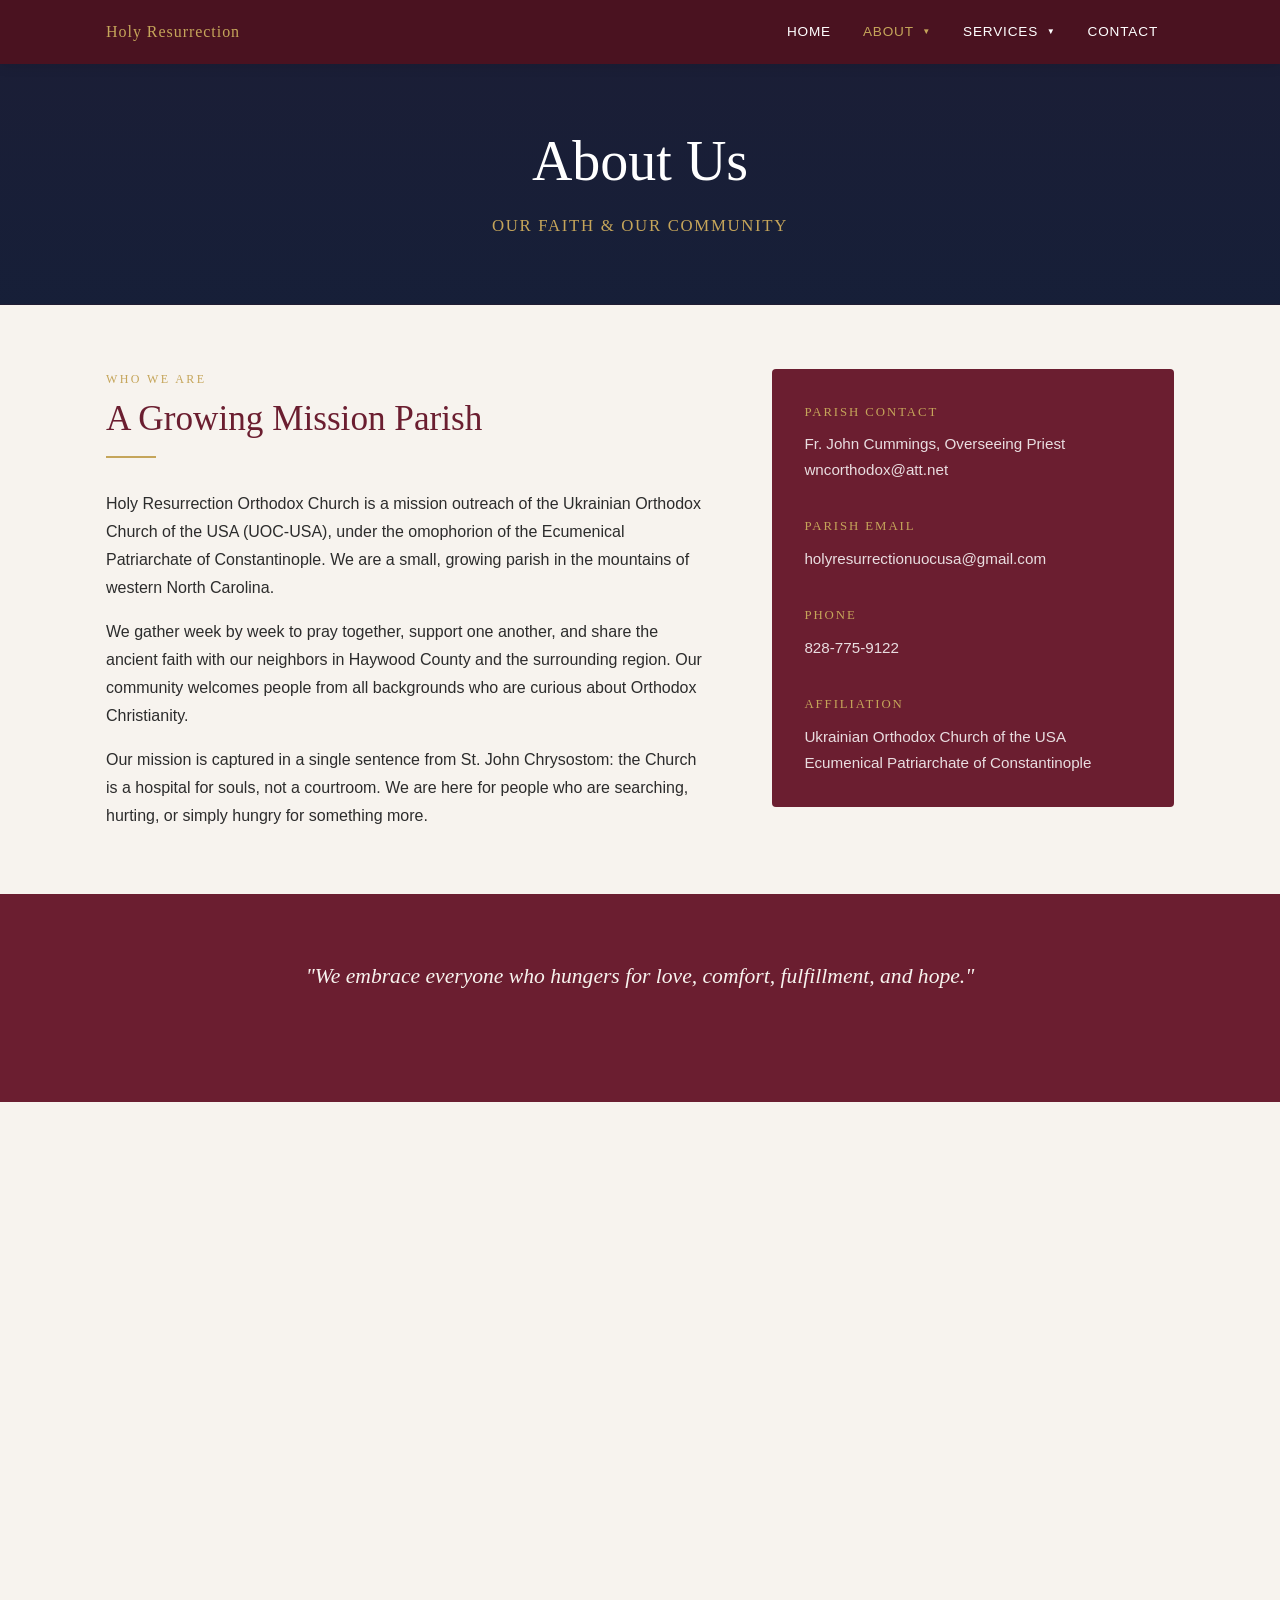
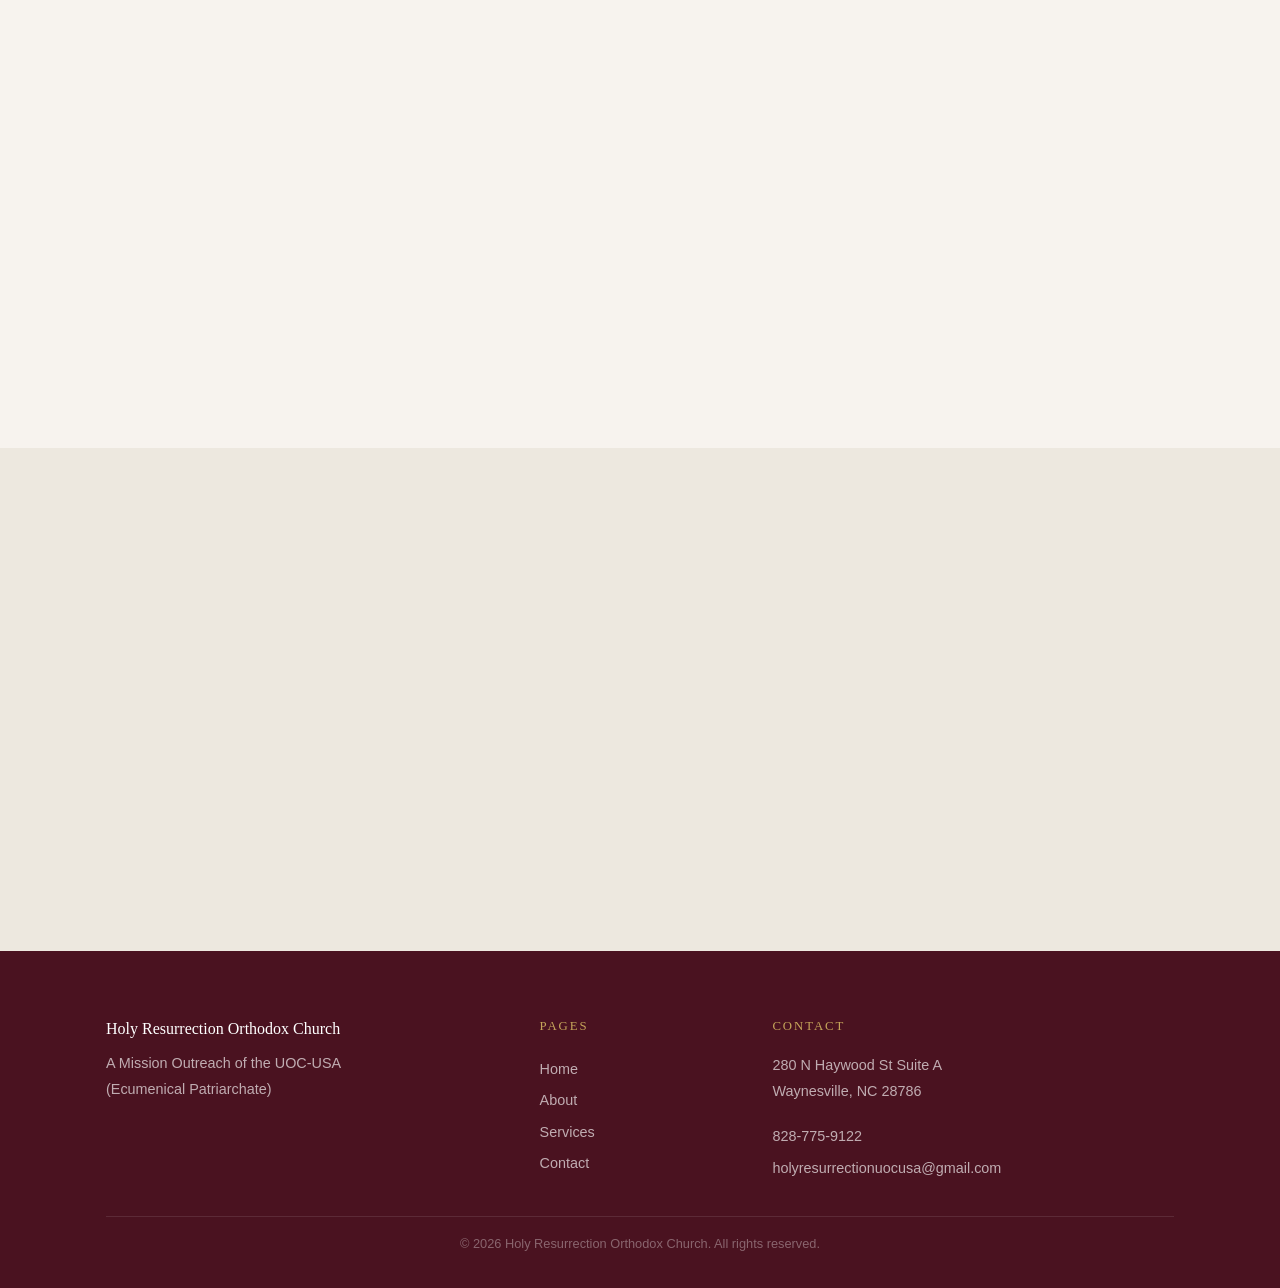
==== commit 3a1c2444: "Bump CSS version on about and services pages" ====
--- a/about.html
+++ b/about.html
@@ -16,7 +16,7 @@
   <link rel="preconnect" href="https://fonts.gstatic.com" crossorigin>
   <link href="https://fonts.googleapis.com/css2?family=Cinzel:wght@400;600&family=Lato:ital,wght@0,300;0,400;0,700;1,400&display=swap" rel="stylesheet">
 
-  <link rel="stylesheet" href="style.css?v=1">
+  <link rel="stylesheet" href="style.css?v=2">
 </head>
 <body>
 
--- a/style.css
+++ b/style.css
@@ -2,8 +2,8 @@
    Design System
    ============================================================ */
 :root {
-  --color-primary:      #1B2A4A;
-  --color-primary-dark: #12203A;
+  --color-primary:      #6B1E30;
+  --color-primary-dark: #4A1220;
   --color-accent:       #C5A55A;
   --color-accent-dark:  #A8893E;
   --color-bg:           #F7F3EE;
@@ -339,6 +339,11 @@
   background: var(--color-white);
   color: var(--color-primary);
   border-color: var(--color-white);
+}
+
+.btn--sm {
+  font-size: 0.8rem;
+  padding: 0.5rem 1rem;
 }
 
 .btn--gold-outline {
@@ -714,6 +719,47 @@
   text-align: center;
   font-size: 0.8rem;
   color: rgba(255, 255, 255, 0.35);
+}
+
+/* ============================================================
+   Maps picker dropdown
+   ============================================================ */
+.maps-picker {
+  position: relative;
+  display: inline-block;
+}
+
+.maps-picker__menu {
+  position: absolute;
+  top: calc(100% + 8px);
+  left: 0;
+  background: var(--color-white);
+  border: 1px solid var(--color-border);
+  border-radius: var(--radius);
+  box-shadow: var(--shadow-lg);
+  min-width: 160px;
+  z-index: 200;
+  overflow: hidden;
+}
+
+.maps-picker__menu[hidden] { display: none; }
+
+.maps-picker__option {
+  display: block;
+  padding: 0.75rem 1.1rem;
+  color: var(--color-text);
+  text-decoration: none;
+  font-size: 0.9rem;
+  transition: background var(--transition), color var(--transition);
+}
+
+.maps-picker__option:hover {
+  background: var(--color-bg-alt);
+  color: var(--color-primary);
+}
+
+.maps-picker__option + .maps-picker__option {
+  border-top: 1px solid var(--color-border);
 }
 
 /* ============================================================
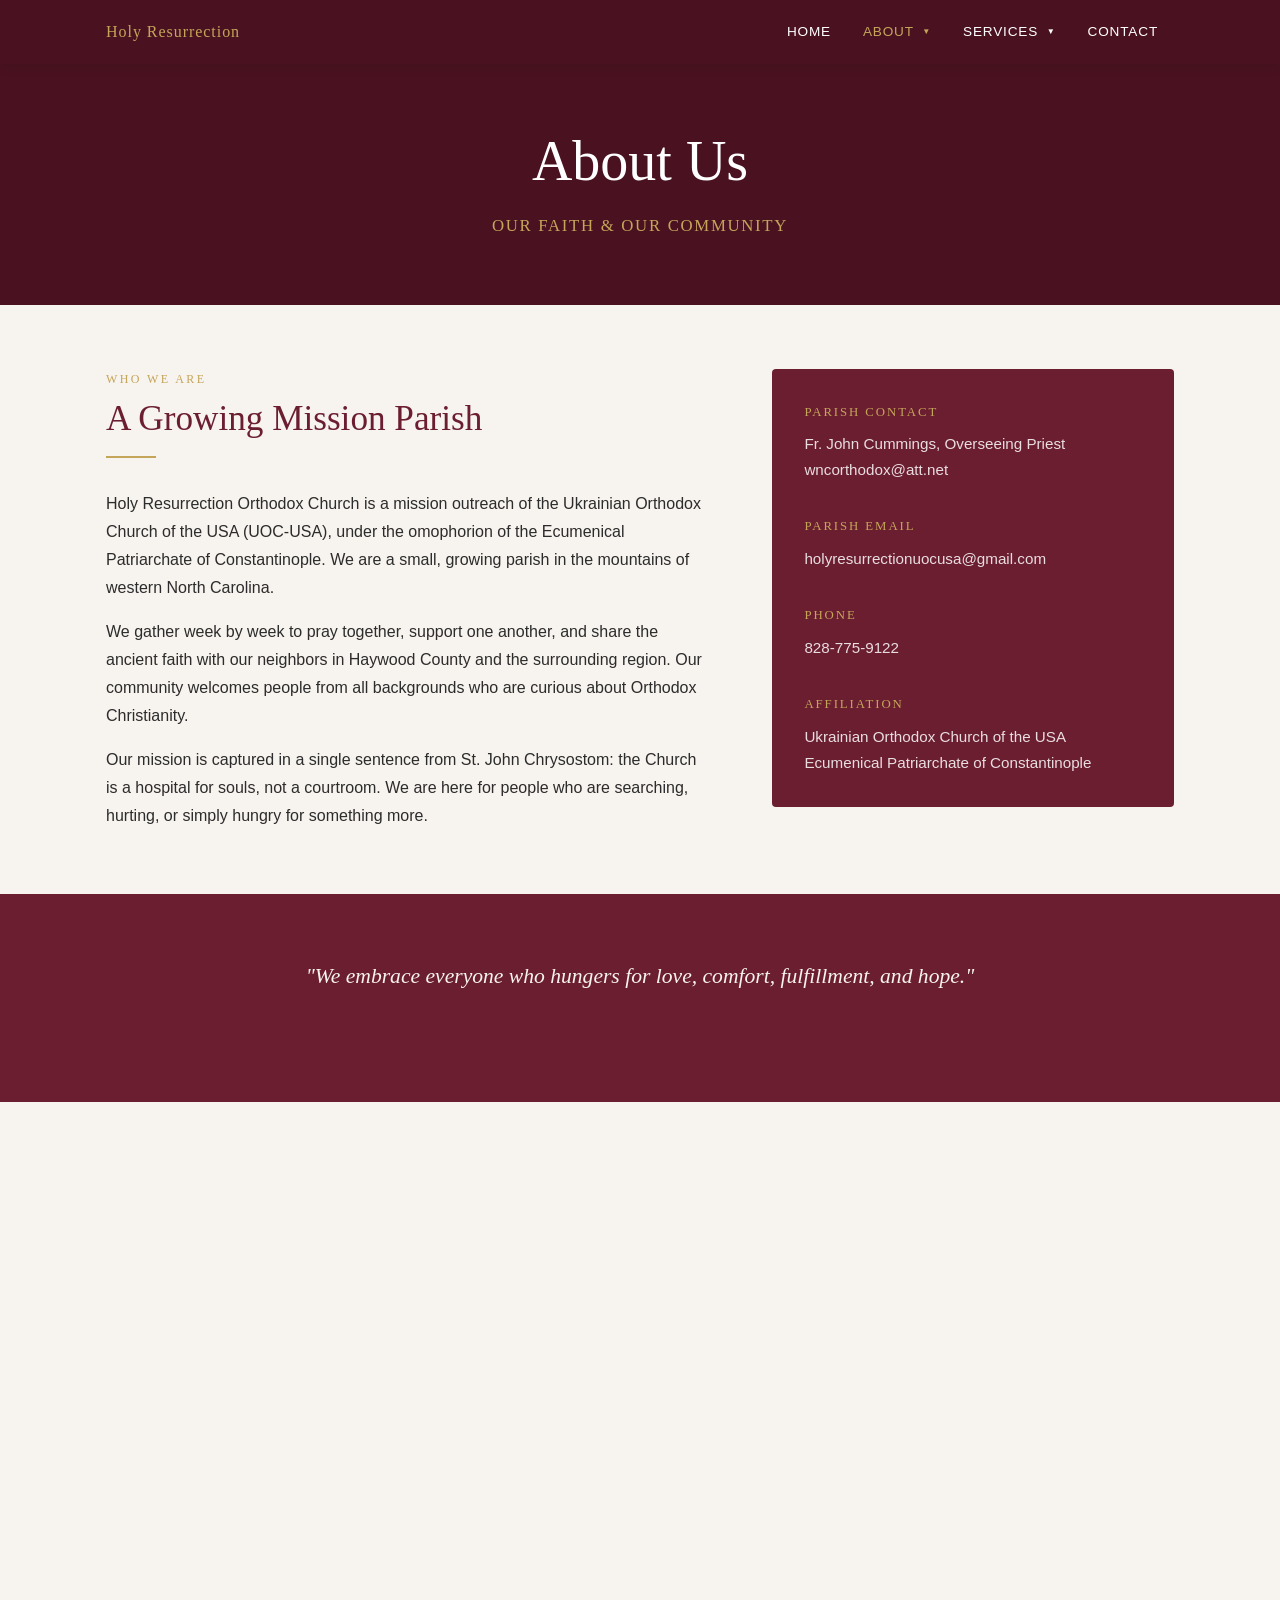
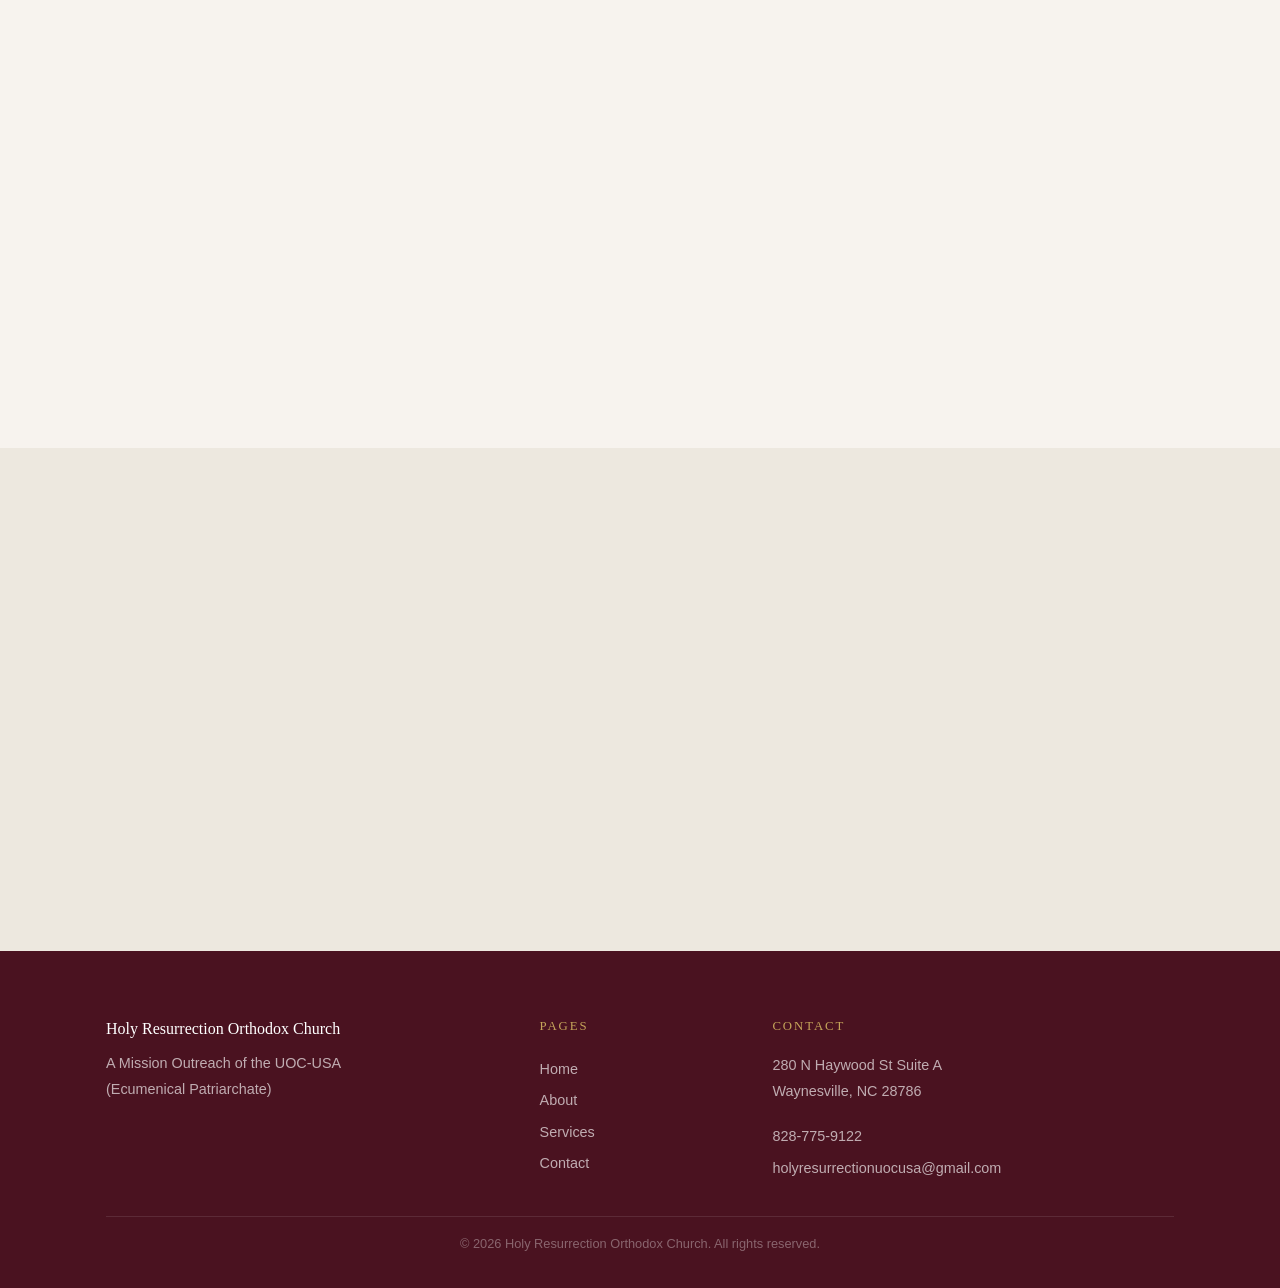
==== commit 10527f77: "Fix hero gradient to use CSS variable so color scheme applies everywhere" ====
--- a/about.html
+++ b/about.html
@@ -16,7 +16,7 @@
   <link rel="preconnect" href="https://fonts.gstatic.com" crossorigin>
   <link href="https://fonts.googleapis.com/css2?family=Cinzel:wght@400;600&family=Lato:ital,wght@0,300;0,400;0,700;1,400&display=swap" rel="stylesheet">
 
-  <link rel="stylesheet" href="style.css?v=2">
+  <link rel="stylesheet" href="style.css?v=3">
 </head>
 <body>
 
--- a/style.css
+++ b/style.css
@@ -2,8 +2,9 @@
    Design System
    ============================================================ */
 :root {
-  --color-primary:      #6B1E30;
-  --color-primary-dark: #4A1220;
+  --color-primary:          #6B1E30;
+  --color-primary-dark:     #4A1220;
+  --color-primary-dark-rgb: 74, 18, 32;
   --color-accent:       #C5A55A;
   --color-accent-dark:  #A8893E;
   --color-bg:           #F7F3EE;
@@ -240,7 +241,7 @@
 
 .hero--home {
   background-image:
-    linear-gradient(to bottom, rgba(18, 32, 58, 0.78), rgba(18, 32, 58, 0.88)),
+    linear-gradient(to bottom, rgba(var(--color-primary-dark-rgb), 0.78), rgba(var(--color-primary-dark-rgb), 0.88)),
     url('images/hero.jpg');
   background-size: cover;
   background-position: center;
@@ -252,7 +253,7 @@
 .hero--page {
   padding: var(--space-lg) 0;
   background-image:
-    linear-gradient(to bottom, rgba(18, 32, 58, 0.85), rgba(18, 32, 58, 0.92)),
+    linear-gradient(to bottom, rgba(var(--color-primary-dark-rgb), 0.85), rgba(var(--color-primary-dark-rgb), 0.92)),
     url('images/hero.jpg');
   background-size: cover;
   background-position: center;
